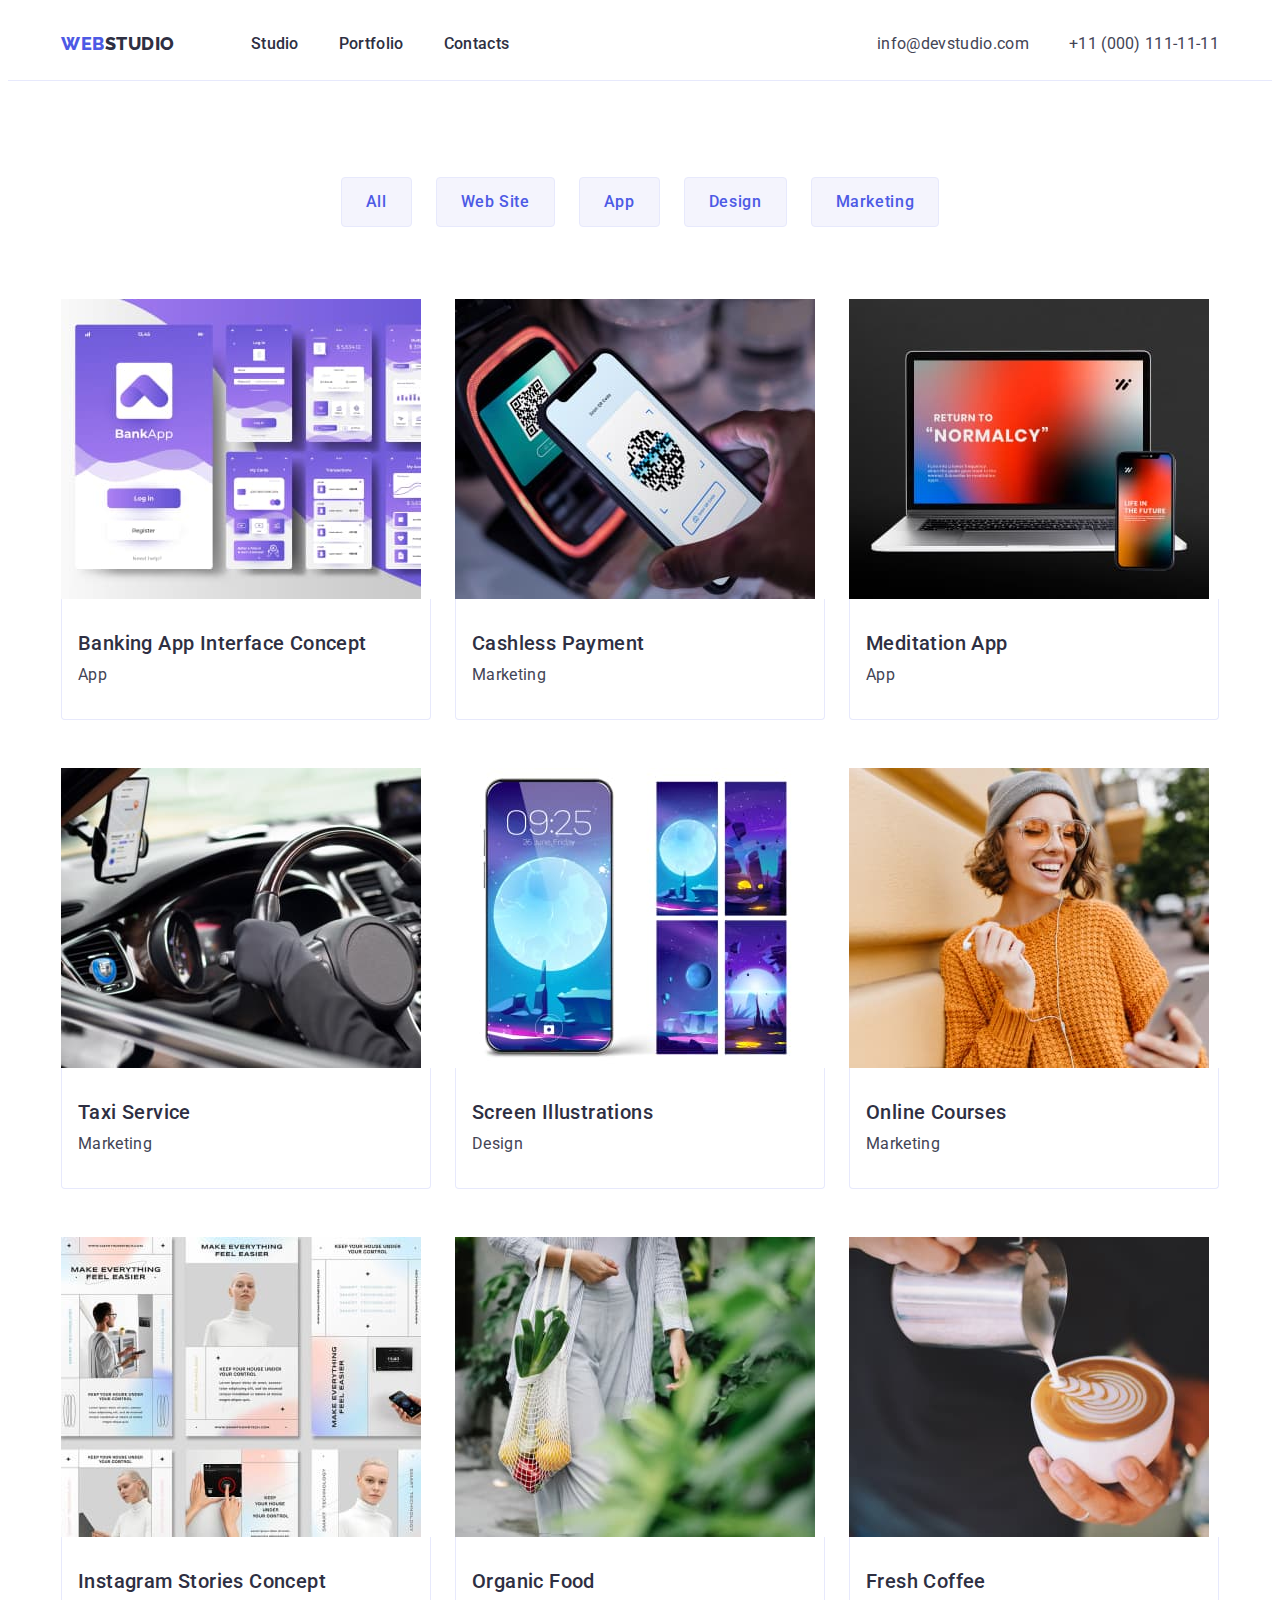
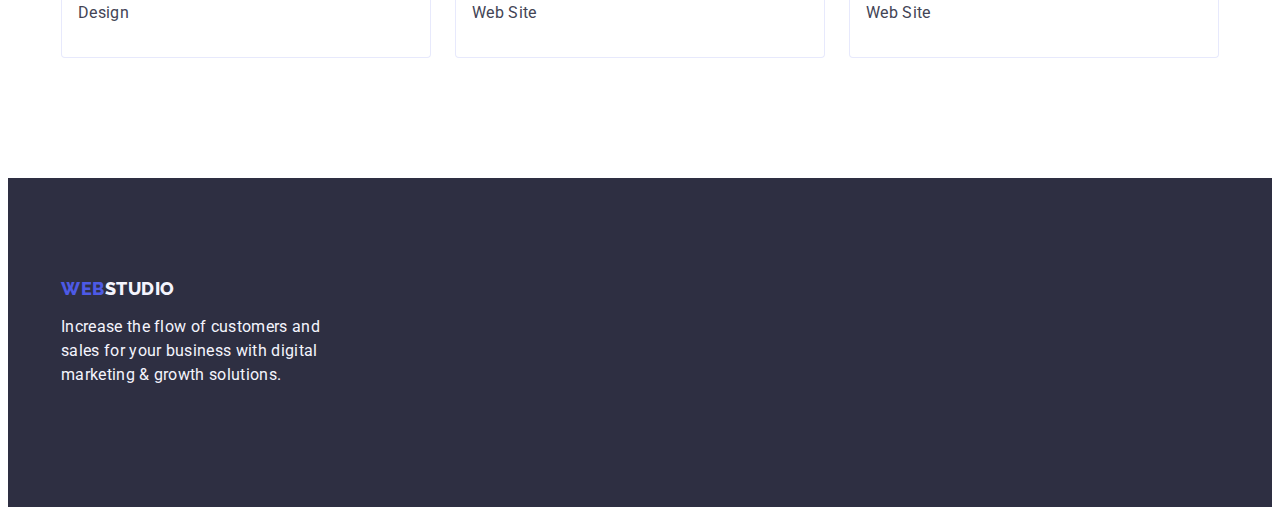
==== portfolio.html @ 477be5ae "Initial commit" ====
<!DOCTYPE html>
<html lang="en">
  <head>
    <meta charset="UTF-8" />
    <meta http-equiv="X-UA-Compatible" content="IE=edge" />
    <meta name="viewport" content="width=device-width, initial-scale=1.0" />
    <title>Webstudio</title>
    <link rel="preconnect" href="https://fonts.googleapis.com" />
    <link rel="preconnect" href="https://fonts.gstatic.com" crossorigin />
    <link
      href="https://fonts.googleapis.com/css2?family=Raleway:wght@800&family=Roboto:wght@400;500;700;900&display=swap"
      rel="stylesheet"
    />
    <link
      rel="stylesheet"
      href="https://cdnjs.cloudflare.com/ajax/libs/modern-normalize/1.1.0/modern-normalize.min.css"
      integrity="sha512-wpPYUAdjBVSE4KJnH1VR1HeZfpl1ub8YT/NKx4PuQ5NmX2tKuGu6U/JRp5y+Y8XG2tV+wKQpNHVUX03MfMFn9Q=="
      crossorigin="anonymous"
      referrerpolicy="no-referrer"
    />
    <link rel="stylesheet" href="./css/styles.css" />
  </head>
  <body>
    <!--===========================HEADER=================================-->
    <header class="header section-portfolio">
      <div class="container header-container">
        <nav class="header-navigation">
          <a class="header-logo link" href="./index.html">
            Web<span class="header-web link">Studio</span>
          </a>
          <ul class="header-list list">
            <li class="header-item">
              <a class="header-link link" href="./index.html">Studio</a>
            </li>
            <li class="header-item">
              <a class="header-link link" href="./portfolio.html">Portfolio</a>
            </li>
            <li class="header-item link"><a class="header-link link" href="">Contacts</a></li>
          </ul>
        </nav>
        <address class="header-contacts">
          <ul class="header-contacts-list list">
            <li class="header-contacts-item">
              <a class="header-address-link link" href="mailto:info@devstudio.com"
                >info@devstudio.com</a
              >
            </li>
            <li class="header-contacts-item">
              <a class="header-address-link link" href="tel:+110001111111">+11 (000) 111-11-11</a>
            </li>
          </ul>
        </address>
      </div>
    </header>
    <main>
      <!--=================NAVIBUTTON======================-->
      <section class="navibutton">
        <div class="container">
          <h1 class="visually-hidden" hidden>Our prodacts</h1>
          <ul class="menu-list-btn list">
            <li class="menu-item"><button class="menu-btn-text" type="button">All</button></li>
            <li class="menu-item"><button class="menu-btn-text" type="button">Web Site</button></li>
            <li class="menu-item"><button class="menu-btn-text" type="button">App</button></li>
            <li class="menu-item"><button class="menu-btn-text" type="button">Design</button></li>
            <li class="menu-item">
              <button class="menu-btn-text" type="button">Marketing</button>
            </li>
          </ul>
          <ul class="products-list list">
            <li class="products-item">
              <a class="products-link link" href="">
                <img src="./images/portfolio_img/banking-app.jpg" alt="Banking App" width="360" />
                <div class="products-subject">
                  <h2 class="products-title">Banking App Interface Concept</h2>
                  <p class="products-descriptions">App</p>
                </div>
              </a>
            </li>
            <li class="products-item">
              <a class="products-link link" href="">
                <img src="./images/portfolio_img/payment.jpg" alt="payment" width="360" />
                <div class="products-subject">
                  <h2 class="products-title">Cashless Payment</h2>
                  <p class="products-descriptions">Marketing</p>
                </div>
              </a>
            </li>
            <li class="products-item">
              <a class="products-link link" href="">
                <img
                  src="./images/portfolio_img/meditation-app.jpg"
                  alt="meditation app"
                  width="360"
                />
                <div class="products-subject">
                  <h2 class="products-title">Meditation App</h2>
                  <p class="products-descriptions">App</p>
                </div>
              </a>
            </li>
            <li class="products-item">
              <a class="products-link link" href="">
                <img src="./images/portfolio_img/taxi-service.jpg" alt="taxi service" width="360" />
                <div class="products-subject">
                  <h2 class="products-title">Taxi Service</h2>
                  <p class="products-descriptions">Marketing</p>
                </div>
              </a>
            </li>
            <li class="products-item">
              <a class="products-link link" href="">
                <img
                  src="./images/portfolio_img/illustration.jpg"
                  alt="Screen Illustrations"
                  width="360"
                />
                <div class="products-subject">
                  <h2 class="products-title">Screen Illustrations</h2>
                  <p class="products-descriptions">Design</p>
                </div>
              </a>
            </li>
            <li class="products-item">
              <a class="products-link link" href="">
                <img
                  src="./images/portfolio_img/online-courses.jpg"
                  alt="Online Courses"
                  width="360"
                />
                <div class="products-subject">
                  <h2 class="products-title">Online Courses</h2>
                  <p class="products-descriptions">Marketing</p>
                </div>
              </a>
            </li>
            <li class="products-item">
              <a class="products-link link" href="">
                <img
                  src="./images/portfolio_img/insta-stories.jpg"
                  alt="Instagram Stories"
                  width="360"
                />
                <div class="products-subject">
                  <h2 class="products-title">Instagram Stories Concept</h2>
                  <p class="products-descriptions">Design</p>
                </div>
              </a>
            </li>
            <li class="products-item">
              <a class="products-link link" href="">
                <img src="./images/portfolio_img/organic-food.jpg" alt="Organic Food" width="360" />
                <div class="products-subject">
                  <h2 class="products-title">Organic Food</h2>
                  <p class="products-descriptions">Web Site</p>
                </div>
              </a>
            </li>
            <li class="products-item">
              <a class="products-link link" href="">
                <img src="./images/portfolio_img/coffee.jpg" alt="Fresh Coffee" width="360" />
                <div class="products-subject">
                  <h2 class="products-title">Fresh Coffee</h2>
                  <p class="products-descriptions">Web Site</p>
                </div>
              </a>
            </li>
          </ul>
        </div>
      </section>
    </main>
    <!--==================================FOOTER=============================-->
    <footer class="footer-section">
      <div class="container">
        <a class="footer-logo link" href="./index.html">
          WEB<span class="footer-web">Studio</span></a
        >
        <p class="footer-text">
          Increase the flow of customers and sales for your business with digital marketing & growth
          solutions.
        </p>
      </div>
    </footer>
  </body>
</html>
---- css/styles.css ----
:root {
  --primery-iris: #4d5ae5;
  --color-ocean: #404bbf;
  --dack-color: #2e2f42;
  --color-green: #31d0aa;
  --color-text: #434455;
  --color-light-slate: #8e8f99;
  --color-acent: #e7e9fc;
  --color-light: #f4f4fd;
  --color-white-background: #ffffff;
  --color-dairy: #fcfcfc;
  --card-set-gap: 20px;
}

body {
  font-family: 'Roboto', sans-serif;
  font-size: 16px;
  color: var(--color-text);
  background-color: var(--color-white-background);
}

h1,
h2,
h3,
h4,
h5,
h6,
p {
  margin-top: 0;
  margin-bottom: 0;
}

ul,
ol {
  margin-top: 0;
  margin-bottom: 0;
  padding-left: 0;
}
img {
  display: block;
  max-width: 100%;
  height: auto;
}
button {
  display: block;
  cursor: pointer;
  border: none;
  border-radius: 4px;
}
address {
  font-style: normal;
}
.list {
  list-style: none;
  padding-left: 0;
  margin: 0;
}
.link {
  text-decoration: none;
  /* color: inherit; */
}

/* DEF */
.container {
  width: 1158px;
  padding: 0 15px;
  margin: 0 auto;

  /*outline: 2px solid red;
  background-color: greenyellow;*/
}

.section {
  padding-top: 120px;
  padding-bottom: 120px;
}

.visually-hidden {
  position: absolute;
  width: 1px;
  height: 1px;
  margin: -1px;
  border: 0;
  padding: 0;

  white-space: nowrap;
  clip-path: inset(100%);
  clip: rect(0 0 0 0);
  overflow: hidden;
}
img {
  display: block;
}
/**------------------------------HEADER---------------------------*/

.header {
  /*background: blueviolet;
  border-bottom: 1px solid;*/

  border-bottom: 1px solid var(--color-acent);
}

.header-navigation {
  display: flex;
  align-items: center;
}

.header-logo {
  margin-right: 76px;
  font-family: 'Raleway', sans-serif;
  font-weight: 800;
  font-size: 18px;
  line-height: 1.17;
  letter-spacing: 0.03em;
  text-transform: uppercase;
  color: var(--primery-iris);
  display: flex;
  padding-top: 24px;
  padding-bottom: 24px;
}

.header-web {
  color: var(--dack-color);
}

.header-list {
  display: flex;
  gap: 40px;
}

.header-list li {
  /*outline: 1px solid red;
  background-color: #4aefc8;*/
}

.header-item {
}

.header-list .header-link {
  display: block;
  padding-top: 24px;
  padding-bottom: 24px;
  color: var(--dack-color);
  font-weight: 500;
  font-size: 16px;
  line-height: 1.5;
  letter-spacing: 0.02em;
}

/*.header-list .header-item:not(:last-child) {
  margin-right: 40px;*/
.header-link {
}
.header-link:hover,
.header-link:focus {
  color: var(--color-ocean);
}

.header-contacts {
  display: flex;
  margin-left: auto;
  font-style: normal;
}
.header-container {
  display: flex;
  align-items: center;
}

.header-contacts-list {
  display: flex;
  gap: 40px;
}
/*.header-contacts-list .header-contacts-item + .header-contacts-item {
  margin-left: 40px;*/

.header-contacts-item {
}

.header-address-link {
  font-style: normal;
  font-weight: 400;
  font-size: 16px;
  line-height: 1.5;
  letter-spacing: 0.02em;
  color: var(--color-text);
}

.header-address-link:hover,
.header-address-link:focus {
  color: var(--color-ocean);
}

/**------------------ Hero----------------------- */
.hero {
  background-color: var(--dack-color);
  text-align: center;
  padding: 188px 0;
}
.hero > .hero-title {
}
.hero-title {
  font-family: 'Roboto', sans-serif;
  font-weight: 700;
  font-size: 56px;
  line-height: 1.07;
  letter-spacing: 0.02em;
  color: var(--color-white-background);

  margin-bottom: 48px;
  background-color: var(--dack-color);
  margin-left: auto;
  margin-right: auto;
  max-width: 496px;
}

.hero-button {
  font-family: 'Roboto', sans-serif;
  font-weight: 500;
  font-size: 16px;
  line-height: 1.5;
  display: flex;
  align-items: flex-start;
  letter-spacing: 0.04em;
  color: #ffffff;
  background-color: #4d5ae5;
}
.hero-button:hover,
.hero-button:focus {
  background-color: var(--color-ocean);
}
.btn {
  display: inline-block;
  border-radius: 4px;
  padding: 16px 32px;
  min-width: 169px;
}
.hero-title .btn {
  padding-bottom: 188px;
}
/**------------------------------Advantages--------------------*/

.advantages {
  margin-top: 0px;
  margin-bottom: 0px;
  /*background-color: rosybrown;*/
}
.hidden-title {
}
.advantages-list {
  display: flex;
  gap: 24px;
}
.advantages-item {
  flex-basis: 264px;
}
.advantages-title {
  font-weight: 500;
  font-size: 20px;
  line-height: 1.2;
  letter-spacing: 0.02em;
  color: var(--dack-color);

  margin-bottom: 8px;
}
.advantages-text {
  font-weight: 400;
  font-size: 16px;
  line-height: 1.5;
  letter-spacing: 0.02em;
  color: var(--color-text);
}

/**------------------------------Work--------------------*/

.work {
  padding-bottom: 120px;
  /*background-color: coral;*/
}
.work-title {
  margin-bottom: 72px;

  font-weight: 700;
  font-size: 36px;
  line-height: 1.11;
  text-align: center;
  letter-spacing: 0.02em;
  text-transform: capitalize;
  color: var(--dack-color);
}
.work-list {
  display: flex;
  gap: 24px;
}
.work-item {
  width: calc((100% - 48) / 3);
}

/**------------------------------Team--------------------*/
.team {
  background-color: var(--color-light);

  /*background-color: gold;*/
}
.team-title {
  margin-bottom: 72px;
  font-weight: 700;
  font-size: 36px;
  line-height: 1.11;
  text-align: center;
  letter-spacing: 0.02em;
  text-transform: capitalize;
  color: var(--dack-color);
}
.team-list {
  display: flex;
  justify-content: center;
  gap: 24px;
}
.team-item {
  background-color: var(--color-white-background);
  box-shadow: 0px 1px 6px rgba(46, 47, 66, 0.08), 0px 1px 1px rgba(46, 47, 66, 0.16),
    0px 2px 1px rgba(46, 47, 66, 0.08);
  border-radius: 0px 0px 4px 4px;
}
.team-subtitle {
  font-weight: 500;
  font-size: 20px;
  line-height: 1.2;
  text-align: center;
  letter-spacing: 0.02em;
  color: var(--dack-color);

  margin-bottom: 8px;
}
.team-text {
  font-size: 16px;
  line-height: 1.5;
  text-align: center;
  letter-spacing: 0.02em;
  color: var(--color-text);
}
.team-subject {
  padding-top: 32px;
  padding-bottom: 32px;
}
/**------------------------------FOOTER--------------------*/
.footer-section {
  background-color: var(--dack-color);
  padding-top: 100px;
  padding-bottom: 120px;
}
.footer-logo {
  display: flex;

  margin-bottom: 16px;

  font-family: 'Raleway', sans-serif;
  font-weight: 800;
  font-size: 18px;
  line-height: 1.17;
  letter-spacing: 0.03em;
  text-transform: uppercase;
  color: var(--primery-iris);
}
.footer-web {
  font-family: 'Raleway', sans-serif;
  font-weight: 800;
  font-size: 18px;
  line-height: 1.17;
  letter-spacing: 0.03em;
  text-transform: uppercase;
  color: var(--color-light);
}
.footer-text {
  width: 264px;
  line-height: 1.5;
  letter-spacing: 0.02em;
  color: var(--color-light);
}
.footer-logo .link {
}

/**------------------------------Products-----------------------------*/
.products {
}
.products-list {
  margin-bottom: 120px;
}
.list {
}
.products-item {
}
.products-link {
}

.products-title {
  font-weight: 500;
  font-size: 20px;
  line-height: 1.2;
  letter-spacing: 0.02em;
  color: var(--dack-color);
}
.products-descriptions {
  font-size: 16px;
  line-height: 1.5;
  letter-spacing: 0.02em;
  color: var(--color-text);
}

/**----------------------------NAVIBUTTON-------------------------*/
.navibutton {
  /*background: skyblue;*/
  padding-top: 96px;
}

.menu-item {
}
.menu-btn-text {
  font-family: 'Roboto', sans-serif;
  font-style: normal;
  font-weight: 500;
  font-size: 16px;
  line-height: 1.5;
  display: flex;
  align-items: center;

  letter-spacing: 0.04em;
  background-color: var(--color-light);
  color: var(--primery-iris);
  padding: 12px 24px;
  border-radius: 4px;
  cursor: pointer;
  display: inline-block;
  text-align: center;
  border: 1px solid var(--color-acent);
}
.menu-btn-text:hover,
.menu-btn-text:focus {
  color: var(--color-white-background);
  background-color: var(--color-ocean);
}

.menu-list-btn {
  display: flex;
  flex-wrap: wrap;
  justify-content: center;
  gap: 24px;

  margin-bottom: 72px;
}

.products-list {
  display: flex;
  flex-wrap: wrap;
  row-gap: 48px;
  column-gap: 24px;
}
/*.products-item:not(:nth-child(3n)) {
  margin-right: 24px;
}
.products-item:not(:nth-last-child(-n + 3)) {
  margin-bottom: 0;
}*/

.products-title {
  font-family: 'Roboto', sans-serif;
  font-style: normal;
  font-weight: 500;
  font-size: 20px;
  line-height: 1.2;
  letter-spacing: 0.02em;
  color: var(--dack-color);
  margin-bottom: 8px;


}
.products-descriptions {
  font-family: 'Roboto', sans-serif;
  font-style: normal;
  font-weight: 400;
  font-size: 16px;
  line-height: 1.5;
  letter-spacing: 0.02em;
  color: var(--color-text);


}
.products-item {
  width: calc((100% - 48px) / 3);
}
.products-subject {
  padding: 32px 16px;
  border: 1px solid var(--color-acent);
  border-radius: 0px 0px 4px 4px;
  border-top: none;
}
/**-----------------------------------portfolioheader-----------------------------------*/
.section-portfolio {
}
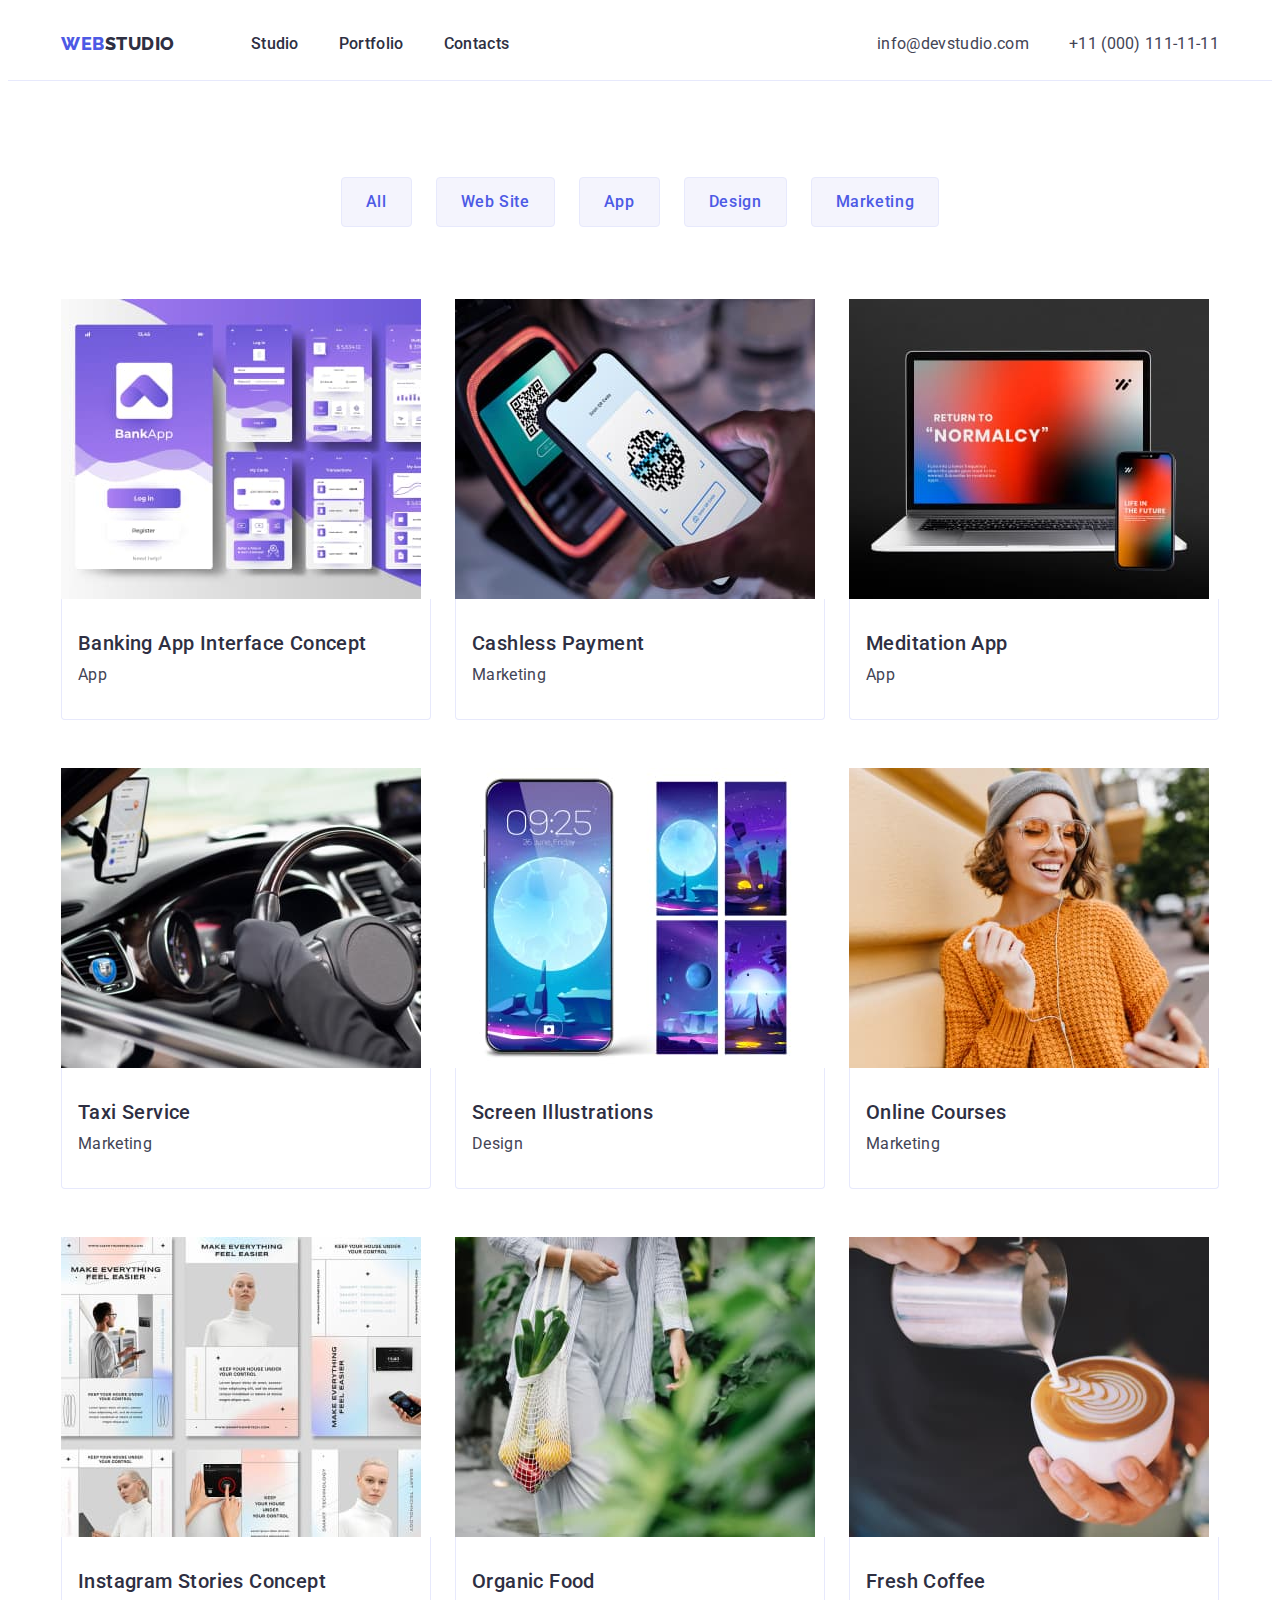
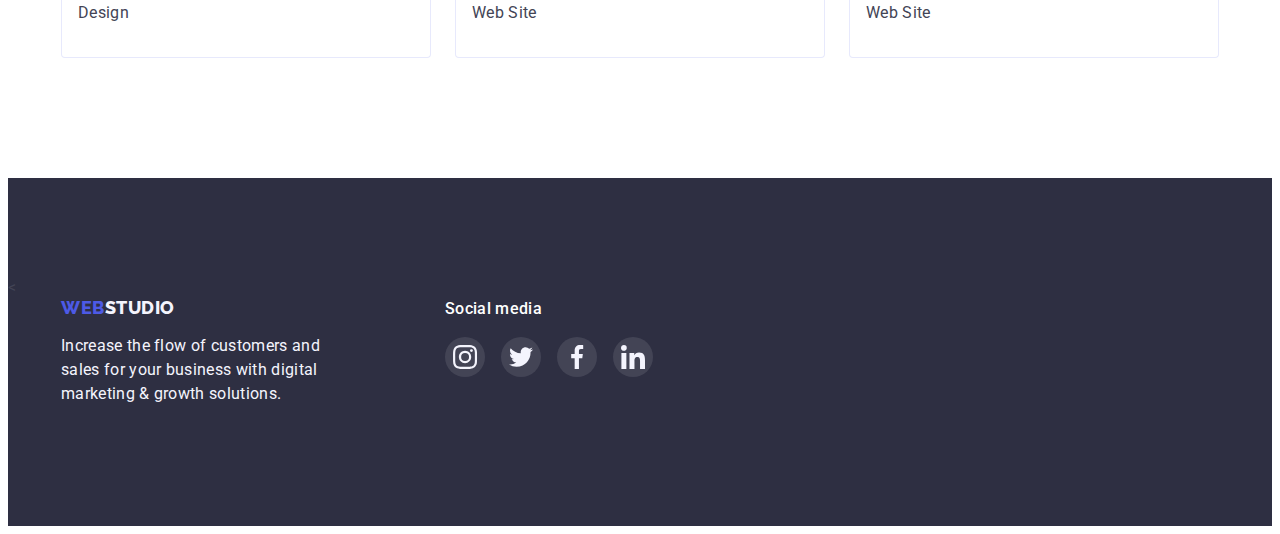
==== commit 2f4f4e24: "finish" ====
--- a/portfolio.html
+++ b/portfolio.html
@@ -170,14 +170,51 @@
     </main>
     <!--==================================FOOTER=============================-->
     <footer class="footer-section">
-      <div class="container">
-        <a class="footer-logo link" href="./index.html">
-          WEB<span class="footer-web">Studio</span></a
-        >
-        <p class="footer-text">
-          Increase the flow of customers and sales for your business with digital marketing & growth
-          solutions.
-        </p>
+      <
+      <div class="container container-footer">
+        <div>
+          <a class="footer-logo link" href="./index.html">
+            WEB<span class="footer-web">Studio</span></a
+          >
+          <p class="footer-text">
+            Increase the flow of customers and sales for your business with digital marketing &
+            growth solutions.
+          </p>
+        </div>
+        <!--SOCIAL-FOOTER  -->
+        <div class="footer-soc">
+          <p class="footer-text-soc">Social media</p>
+          <ul class="footer-list list">
+            <li class="footer-item">
+              <a href="#" class="footer-link link">
+                <svg class="footer-icon" widht="24" height="24">
+                  <use href="./images/icon/symbol-footer.svg#icon-instagram-2"></use>
+                </svg>
+              </a>
+            </li>
+            <li class="footer-item">
+              <a class="footer-link link" href>
+                <svg class="footer-icon" widht="24" height="24">
+                  <use href="./images/icon/symbol-footer.svg#icon-twitter-1"></use>
+                </svg>
+              </a>
+            </li>
+            <li class="footer-item">
+              <a class="footer-link link" href>
+                <svg class="footer-icon" widht="24" height="24">
+                  <use href="./images/icon/symbol-footer.svg#icon-facebook-1"></use>
+                </svg>
+              </a>
+            </li>
+            <li class="footer-item">
+              <a class="footer-link link" href>
+                <svg class="footer-icon" widht="24" height="24">
+                  <use href="./images/icon/symbol-footer.svg#icon-linkedin-1"></use>
+                </svg>
+              </a>
+            </li>
+          </ul>
+        </div>
       </div>
     </footer>
   </body>
--- a/css/styles.css
+++ b/css/styles.css
@@ -192,9 +192,20 @@
 
 /**------------------ Hero----------------------- */
 .hero {
+  max-width: 1440px;
+  margin: 0 auto;
+
   background-color: var(--dack-color);
   text-align: center;
   padding: 188px 0;
+
+  height: 600px;
+  /* background-image: rgba(46, 47, 66, 0.7); */
+  background-image: linear-gradient(rgba(46, 47, 66, 0.7), rgba(46, 47, 66, 0.7)),
+    url(../images/office/people-office.jpg);
+  background-repeat: no-repeat;
+  background-position: center;
+  background-size: cover;
 }
 .hero > .hero-title {
 }
@@ -207,7 +218,7 @@
   color: var(--color-white-background);
 
   margin-bottom: 48px;
-  background-color: var(--dack-color);
+  /* background-color: var(--dack-color); */
   margin-left: auto;
   margin-right: auto;
   max-width: 496px;
@@ -237,12 +248,13 @@
 .hero-title .btn {
   padding-bottom: 188px;
 }
+
 /**------------------------------Advantages--------------------*/
 
 .advantages {
   margin-top: 0px;
   margin-bottom: 0px;
-  /*background-color: rosybrown;*/
+  /* background-color: rosybrown; */
 }
 .hidden-title {
 }
@@ -268,6 +280,18 @@
   line-height: 1.5;
   letter-spacing: 0.02em;
   color: var(--color-text);
+}
+.advantages-soc-link {
+  width: 100%;
+  height: 112px;
+
+  background-color: var(--color-light);
+  display: flex;
+  align-items: center;
+  justify-content: center;
+  margin-bottom: 8px;
+}
+.advantages-soc-icon {
 }
 
 /**------------------------------Work--------------------*/
@@ -297,6 +321,8 @@
 
 /**------------------------------Team--------------------*/
 .team {
+  max-width: 1440px;
+  margin: 0 auto;
   background-color: var(--color-light);
 
   /*background-color: gold;*/
@@ -337,15 +363,96 @@
   line-height: 1.5;
   text-align: center;
   letter-spacing: 0.02em;
-  color: var(--color-text);
+  /* color: var(--color-text); */
+  margin-bottom: 8px;
 }
 .team-subject {
   padding-top: 32px;
   padding-bottom: 32px;
 }
+
+.team-soc-list {
+  display: flex;
+  justify-content: center;
+  gap: 24px;
+}
+
+.team-soc-item {
+  width: 40px;
+  height: 40px;
+}
+.team-soc-link {
+  width: 100%;
+  height: 100%;
+  border-radius: 50%;
+  background-color: var(--primery-iris);
+  display: flex;
+  align-items: center;
+  justify-content: center;
+}
+.team-soc-link:hover,
+.team-soc-link:focus {
+  background-color: var(--color-ocean);
+}
+
+.team-soc-icon {
+  fill: var(--color-white-background);
+}
+
+/**--------------------------------CUSTOMERS-------------------------*/
+.customers {
+  margin-top: 0px;
+  margin-bottom: 0px;
+  padding-top: 130px;
+  padding-bottom: 120px;
+  /* background: #8c8fc5; */
+}
+.customers-title {
+  margin-bottom: 72px;
+
+  font-weight: 700;
+  font-size: 36px;
+  line-height: 1.11;
+  text-align: center;
+  letter-spacing: 0.02em;
+  text-transform: capitalize;
+}
+.customers-list {
+  display: flex;
+  justify-content: center;
+  gap: 24px;
+}
+
+.customers-item {
+}
+.customers-link {
+  width: 168px;
+  height: 88px;
+  border: 1px solid var(--color-light-slate);
+  border-radius: 4px;
+  display: flex;
+  align-items: center;
+  justify-content: center;
+}
+.customers-link:hover,
+.customers-link:focus {
+  border: 1px solid var(--color-ocean);
+}
+.customers-link:hover > .customers-icon,
+.customers-link:focus > .customers-icon {
+  fill: var(--color-ocean);
+}
+
+.customers-icon {
+  fill: var(--color-light-slate);
+}
+
 /**------------------------------FOOTER--------------------*/
 .footer-section {
+  max-width: 1440px;
+  margin: 0 auto;
   background-color: var(--dack-color);
+
   padding-top: 100px;
   padding-bottom: 120px;
 }
@@ -380,6 +487,51 @@
 .footer-logo .link {
 }
 
+/**-----------------------------FOOTER_SOCIAL------------------------*/
+.container-footer {
+  display: flex;
+}
+.footer-soc {
+  margin-left: 120px;
+}
+.footer-text-soc {
+  display: block;
+  margin-bottom: 16px;
+  width: 208px;
+
+  font-weight: 500;
+  font-size: 16px;
+  line-height: 1.5;
+  letter-spacing: 0.02em;
+  color: var(--color-white-background);
+}
+
+.footer-list {
+  display: flex;
+  justify-content: center;
+  gap: 16px;
+}
+
+.footer-item {
+  /* width: 40px;
+  height: 40px; */
+}
+.footer-link {
+  width: 40px;
+  height: 40px;
+  border-radius: 50%;
+  background-color: var(--color-text);
+  display: flex;
+  align-items: center;
+  justify-content: center;
+}
+.footer-link:hover,
+.footer-link:focus {
+  background-color: var(--color-green);
+}
+.footer-icon {
+  fill: var(--color-light);
+}
 /**------------------------------Products-----------------------------*/
 .products {
 }
@@ -412,7 +564,15 @@
   /*background: skyblue;*/
   padding-top: 96px;
 }
-
+.products-link {
+  display: block;
+}
+
+.products-link:hover,
+.products-link:focus {
+  box-shadow: 0px 1px 6px rgba(46, 47, 66, 0.08), 0px 1px 1px rgba(46, 47, 66, 0.16),
+    0px 2px 1px rgba(46, 47, 66, 0.08);
+}
 .menu-item {
 }
 .menu-btn-text {
@@ -438,6 +598,8 @@
 .menu-btn-text:focus {
   color: var(--color-white-background);
   background-color: var(--color-ocean);
+  box-shadow: 0px 3px 1px rgba(0, 0, 0, 0.1), 0px 2px 1px rgba(0, 0, 0, 0.08),
+    0px 2px 2px rgba(0, 0, 0, 0.12);
 }
 
 .menu-list-btn {
@@ -471,8 +633,6 @@
   letter-spacing: 0.02em;
   color: var(--dack-color);
   margin-bottom: 8px;
-
-
 }
 .products-descriptions {
   font-family: 'Roboto', sans-serif;
@@ -482,8 +642,6 @@
   line-height: 1.5;
   letter-spacing: 0.02em;
   color: var(--color-text);
-
-
 }
 .products-item {
   width: calc((100% - 48px) / 3);
